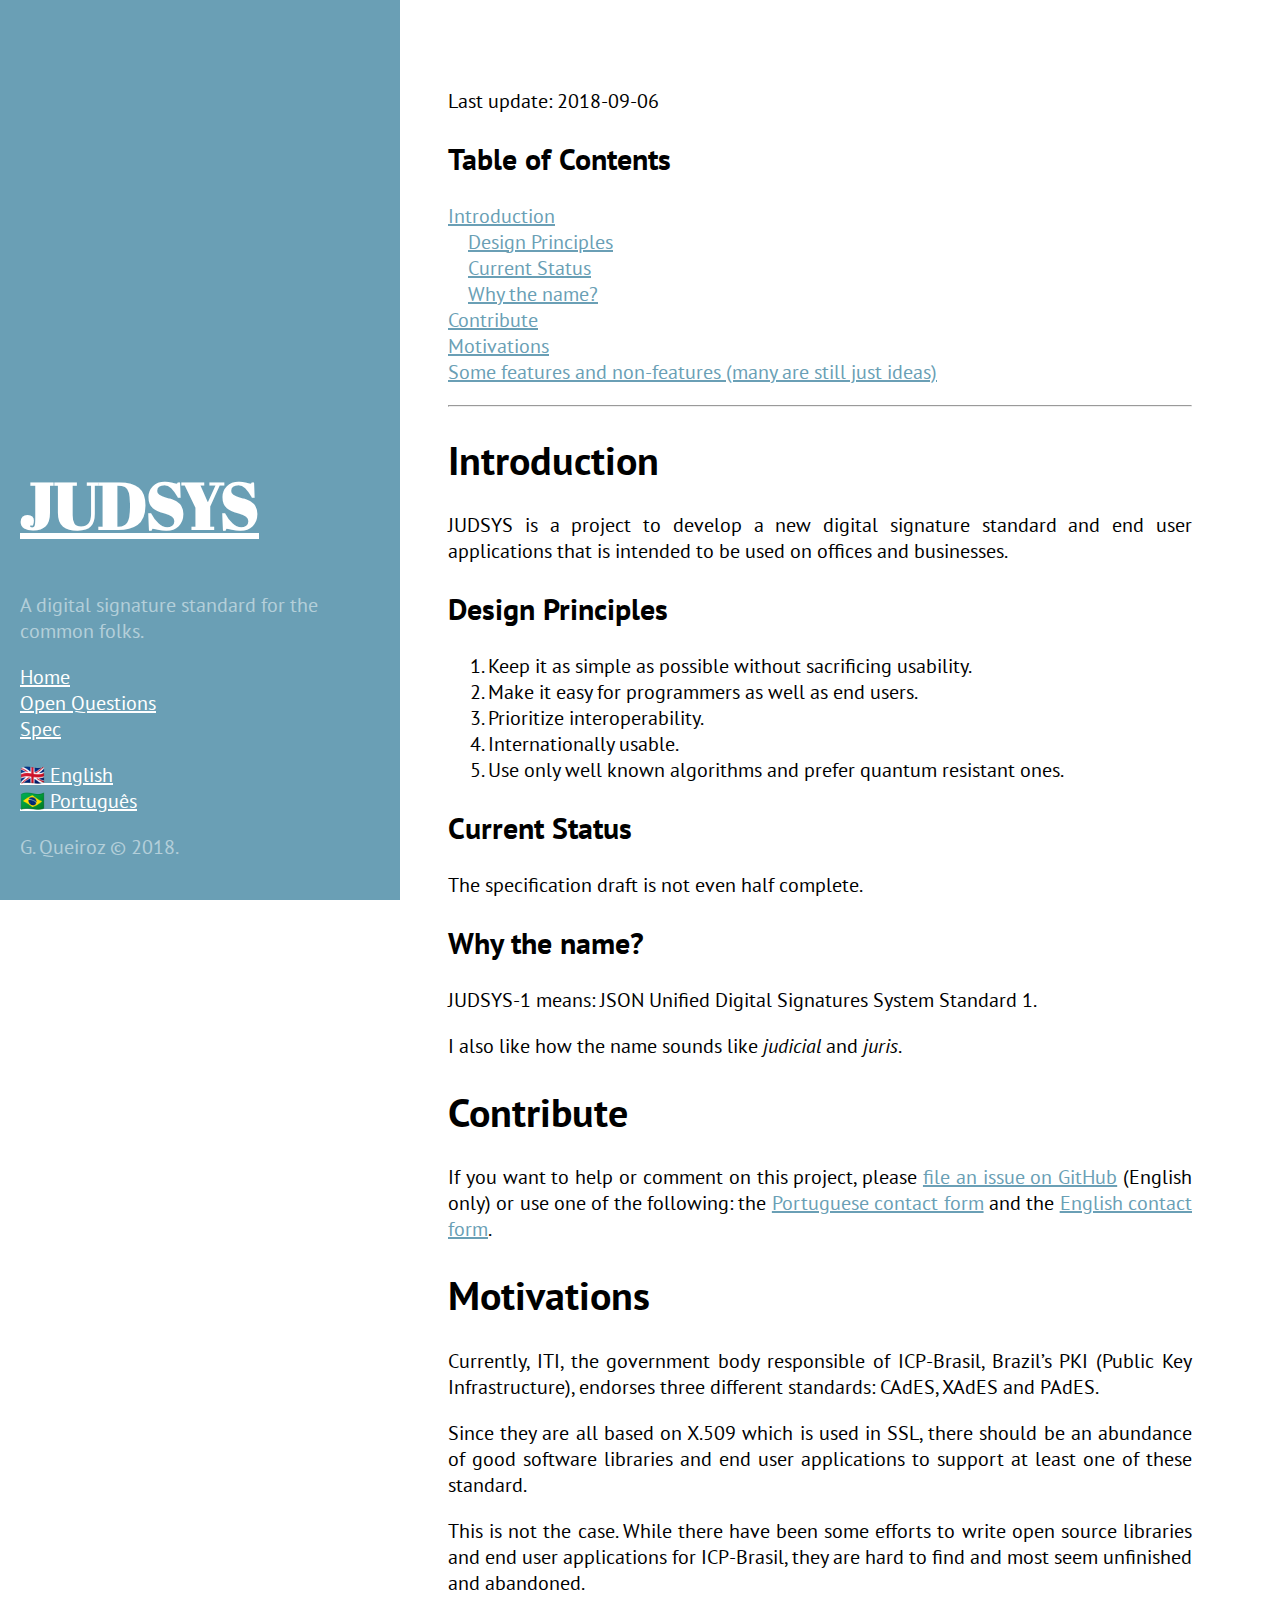
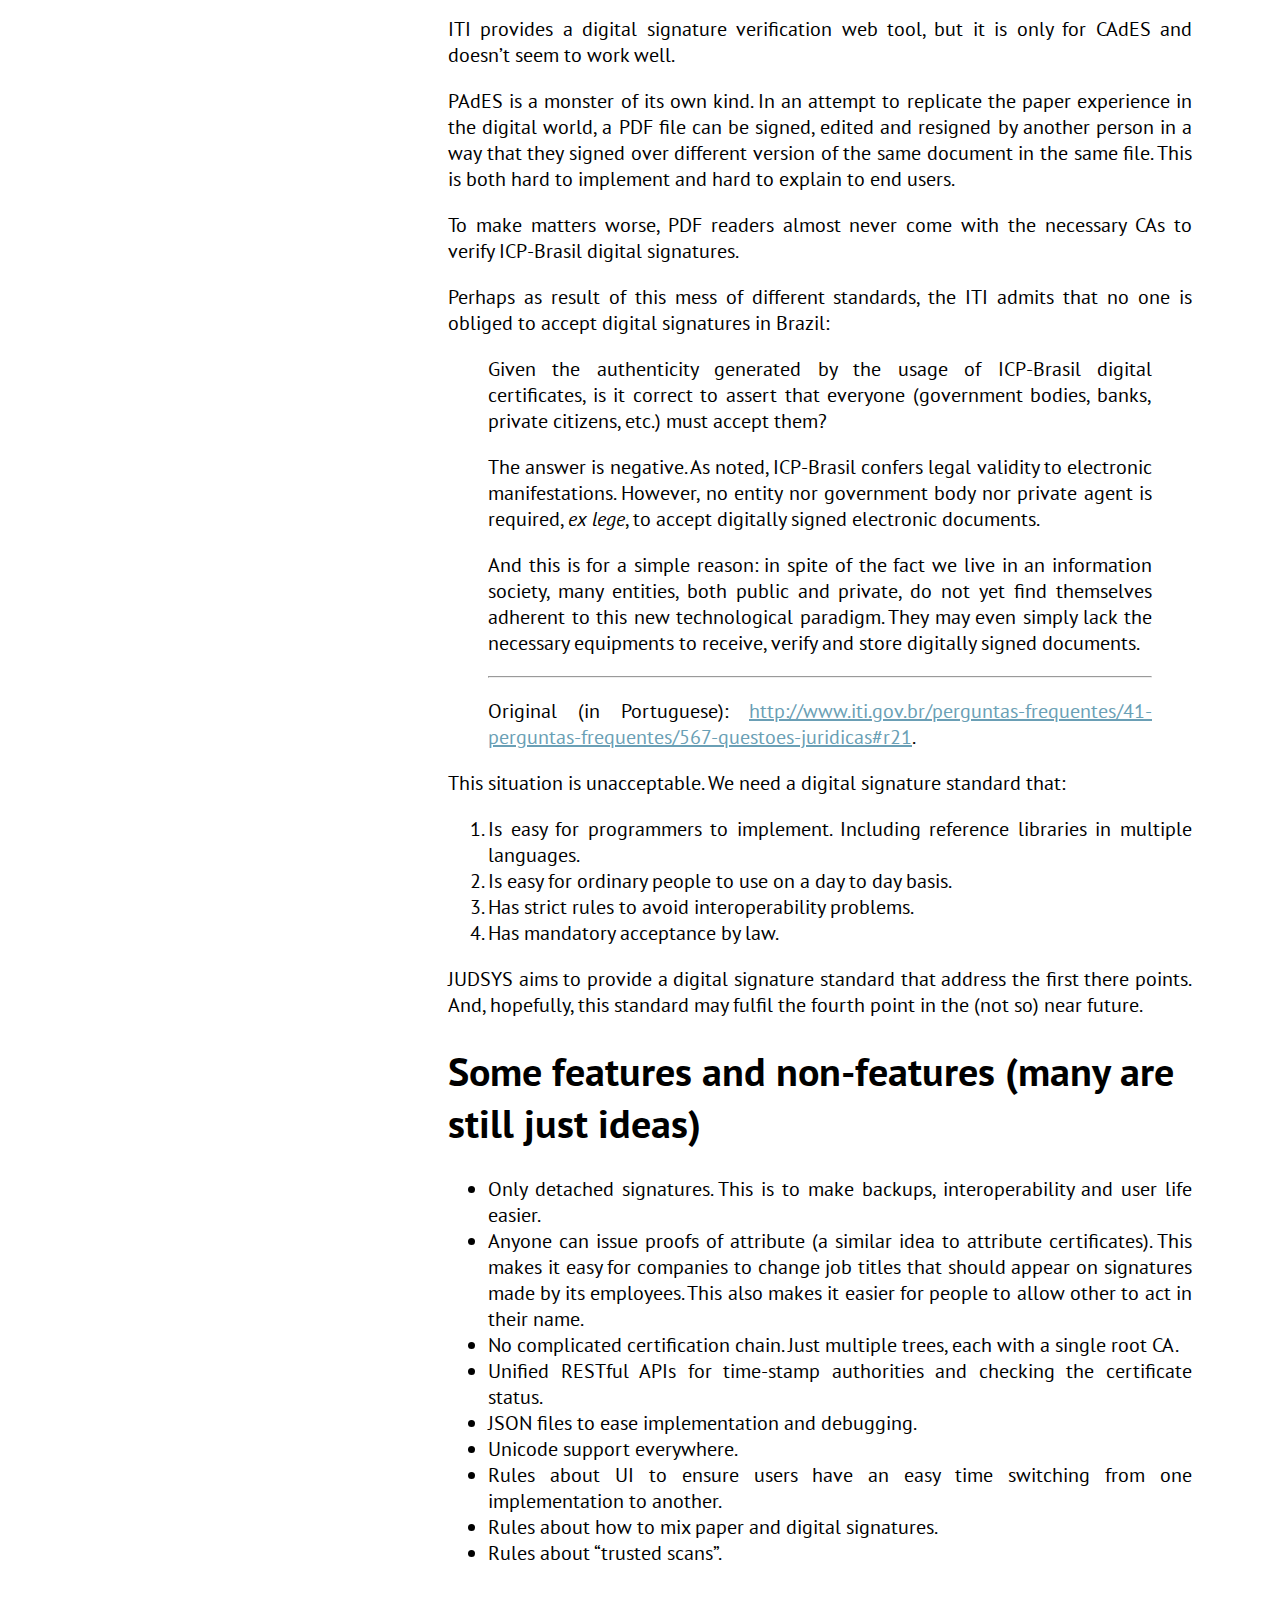
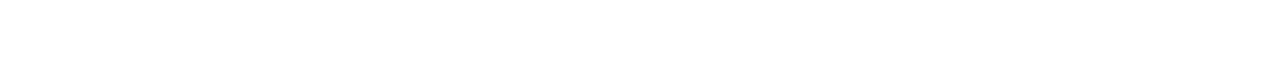
==== en/index.html @ 4a21f5ee "Added open questions page." ====
<!DOCTYPE html>
<html xmlns="http://www.w3.org/1999/xhtml" xml:lang="en" lang="en">
<head>
  <link href="//gmpg.org/xfn/11" rel="profile">
  <meta http-equiv="content-type" content="text/html; charset=utf-8">
  <meta name="generator" content="Hugo 0.47.1" />

  
  <meta name="viewport" content="width=device-width, initial-scale=1.0, maximum-scale=1">

  <title>JUDSYS</title>

  
  <link type="text/css" rel="stylesheet" href="https://judsys.github.io/css/print.css" media="print">
  <link type="text/css" rel="stylesheet" href="https://judsys.github.io/css/poole.css">
  <link type="text/css" rel="stylesheet" href="https://judsys.github.io/css/syntax.css">
  <link type="text/css" rel="stylesheet" href="https://judsys.github.io/css/hyde.css">
    <link rel="stylesheet" href="https://fonts.googleapis.com/css?family=Abril+Fatface|PT+Sans:400,400i,700">


  
  <link rel="apple-touch-icon-precomposed" sizes="144x144" href="/apple-touch-icon-144-precomposed.png">
  <link rel="shortcut icon" href="/favicon.png">

  
  <link href="https://judsys.github.io/en/index.xml" rel="alternate" type="application/rss+xml" title="JUDSYS" />

  
</head>

  <body class="theme-base-0d ">
  <div class="sidebar">
  <div class="container sidebar-sticky">
    <div class="sidebar-about">
      <a href="/en/"><h1>JUDSYS</h1></a>
      <p class="lead">
      A digital signature standard for the common folks.
      </p>
    </div>
    
    <ul class="sidebar-nav">
      <li><a href="/en/">Home</a> </li>
      <li><a href="/en/open_questions"> Open Questions </a></li><li><a href="/en/spec"> Spec </a></li>
    </ul>

    <ul class="sidebar-nav">
  
  <li><a href="https://judsys.github.io/en/">🇬🇧 English</a></li>
  
  <li><a href="https://judsys.github.io/pt/">🇧🇷 Português</a></li>
  
</ul>


    <p>G. Queiroz &copy; 2018.</p>
  </div>
</div>

    <div class="content container">
    <div class="post">
  <span class="post-date">Last update: 2018-09-06</span>
  
<aside>
    <header>
    <h2>Table of Contents</h2>
    </header>
    <nav id="TableOfContents">
<ul>
<li><a href="#introduction">Introduction</a>
<ul>
<li><a href="#design-principles">Design Principles</a></li>
<li><a href="#current-status">Current Status</a></li>
<li><a href="#why-the-name">Why the name?</a></li>
</ul></li>
<li><a href="#contribute">Contribute</a></li>
<li><a href="#motivations">Motivations</a></li>
<li><a href="#some-features-and-non-features-many-are-still-just-ideas">Some features and non-features (many are still just ideas)</a></li>
</ul>
</nav>
    <hr/>
</aside>

  

<h1 id="introduction">Introduction</h1>

<p>JUDSYS is a project to develop a new digital signature standard and end user applications that is intended to be used on offices and businesses.</p>

<h2 id="design-principles">Design Principles</h2>

<ol>
<li>Keep it as simple as possible without sacrificing usability.</li>
<li>Make it easy for programmers as well as end users.</li>
<li>Prioritize interoperability.</li>
<li>Internationally usable.</li>
<li>Use only well known algorithms and prefer quantum resistant ones.</li>
</ol>

<h2 id="current-status">Current Status</h2>

<p>The specification draft is not even half complete.</p>

<h2 id="why-the-name">Why the name?</h2>

<p>JUDSYS-1 means: JSON Unified Digital Signatures System Standard 1.</p>

<p>I also like how the name sounds like <em>judicial</em> and <em>juris</em>.</p>

<h1 id="contribute">Contribute</h1>

<p>If you want to help or comment on this project, please <a href="https://github.com/JUDSYS/v1Spec/issues">file an issue on GitHub</a> (English only) or use one of the following: the <a href="https://goo.gl/forms/0ZvcYGGLDq9EA22C3">Portuguese contact form</a> and the <a href="https://goo.gl/forms/uijCieF4cWvsPTHX2">English contact form</a>.</p>

<h1 id="motivations">Motivations</h1>

<p>Currently, ITI, the government body responsible of ICP-Brasil, Brazil&rsquo;s PKI (Public Key Infrastructure), endorses three different standards: CAdES, XAdES and PAdES.</p>

<p>Since they are all based on X.509 which is used in SSL, there should be an abundance of good software libraries and end user applications to support at least one of these standard.</p>

<p>This is not the case. While there have been some efforts to write open source libraries and end user applications for ICP-Brasil, they are hard to find and most seem unfinished and abandoned.</p>

<p>ITI provides a digital signature verification web tool, but it is only for CAdES and doesn&rsquo;t seem to work well.</p>

<p>PAdES is a monster of its own kind. In an attempt to replicate the paper experience in the digital world, a PDF file can be signed, edited and resigned by another person in a way that they signed over different version of the same document in the same file. This is both hard to implement and hard to explain to end users.</p>

<p>To make matters worse, PDF readers almost never come with the necessary CAs to verify ICP-Brasil digital signatures.</p>

<p>Perhaps as result of this mess of different standards, the ITI admits that no one is obliged to accept digital signatures in Brazil:</p>

<blockquote>
<p>Given the authenticity generated by the usage of ICP-Brasil digital certificates, is it correct to assert that everyone (government bodies, banks, private citizens, etc.) must accept them?</p>

<p>The answer is negative. As noted, ICP-Brasil confers legal validity to electronic manifestations. However, no entity nor government body nor private agent is required, <em>ex lege</em>, to accept digitally signed electronic documents.</p>

<p>And this is for a simple reason: in spite of the fact we live in an information society, many entities, both public and private, do not yet find themselves adherent to this new technological paradigm. They may even simply lack the necessary equipments to receive, verify and store digitally signed documents.</p>

<hr />

<p>Original (in Portuguese): <a href="http://www.iti.gov.br/perguntas-frequentes/41-perguntas-frequentes/567-questoes-juridicas#r21">http://www.iti.gov.br/perguntas-frequentes/41-perguntas-frequentes/567-questoes-juridicas#r21</a>.</p>
</blockquote>

<p>This situation is unacceptable. We need a digital signature standard that:</p>

<ol>
<li>Is easy for programmers to implement. Including reference libraries in multiple languages.</li>
<li>Is easy for ordinary people to use on a day to day basis.</li>
<li>Has strict rules to avoid interoperability problems.</li>
<li>Has mandatory acceptance by law.</li>
</ol>

<p>JUDSYS aims to provide a digital signature standard that address the first there points. And, hopefully, this standard may fulfil the fourth point in the (not so) near future.</p>

<h1 id="some-features-and-non-features-many-are-still-just-ideas">Some features and non-features (many are still just ideas)</h1>

<ul>
<li>Only detached signatures. This is to make backups, interoperability and user life easier.</li>
<li>Anyone can issue proofs of attribute (a similar idea to attribute certificates). This makes it easy for companies to change job titles that should appear on signatures made by its employees. This also makes it easier for people to allow other to act in their name.</li>
<li>No complicated certification chain. Just multiple trees, each with a single root CA.</li>
<li>Unified RESTful APIs for time-stamp authorities and checking the certificate status.</li>
<li>JSON files to ease implementation and debugging.</li>
<li>Unicode support everywhere.</li>
<li>Rules about UI to ensure users have an easy time switching from one implementation to another.</li>
<li>Rules about how to mix paper and digital signatures.</li>
<li>Rules about &ldquo;trusted scans&rdquo;.</li>
</ul>

</div>


    </div>

    
  </body>
</html>
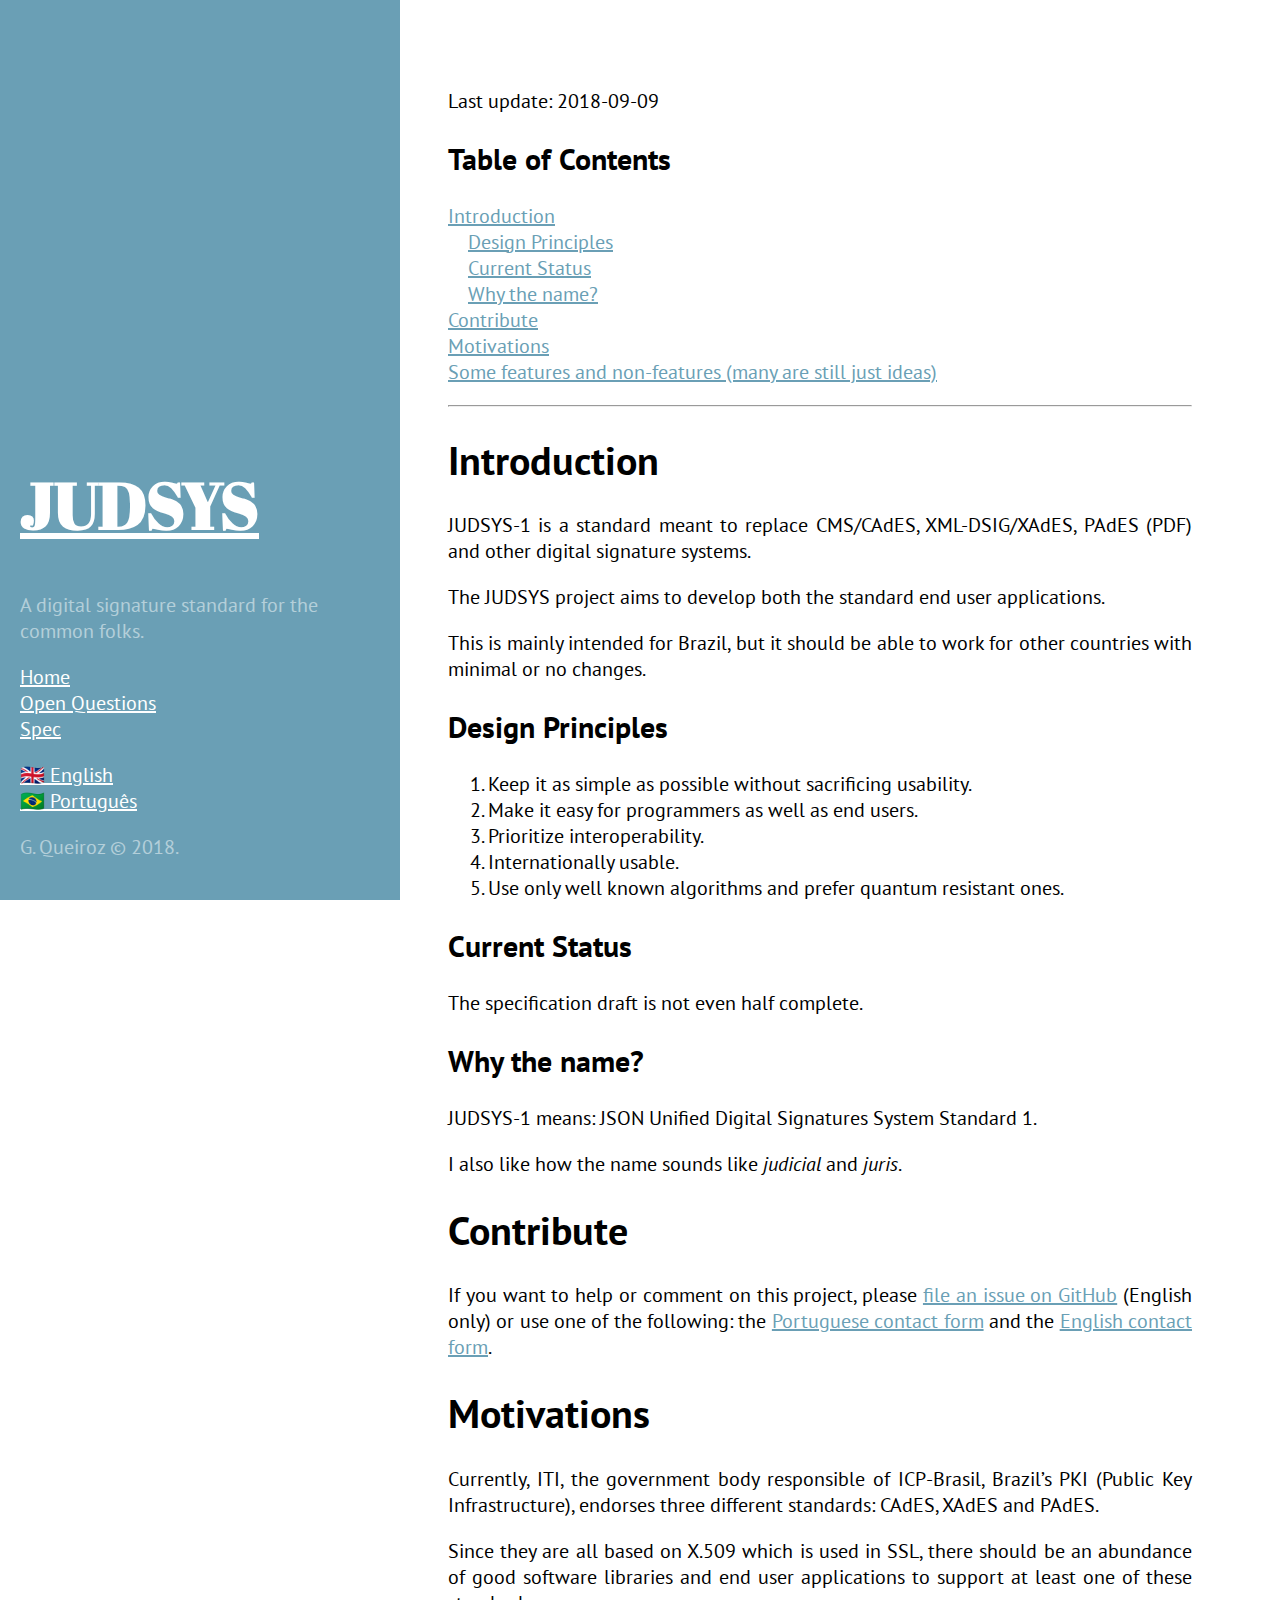
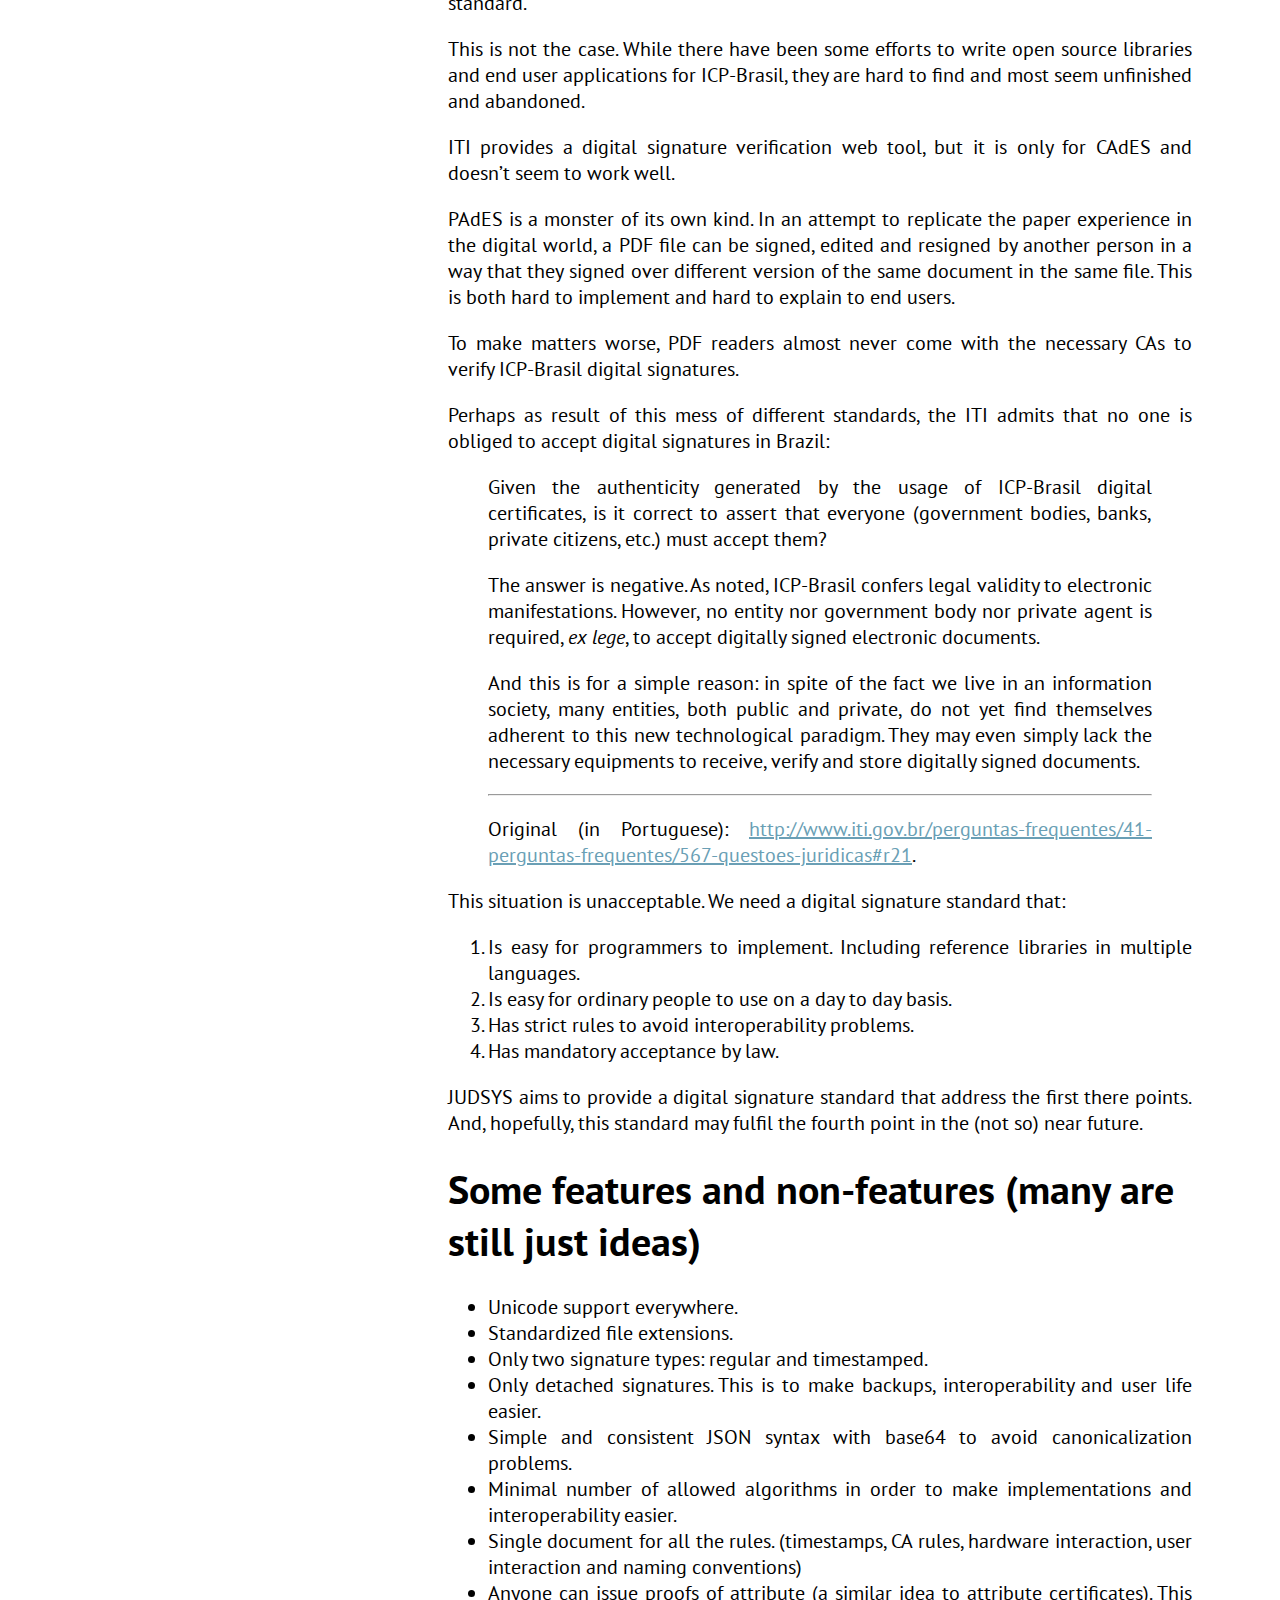
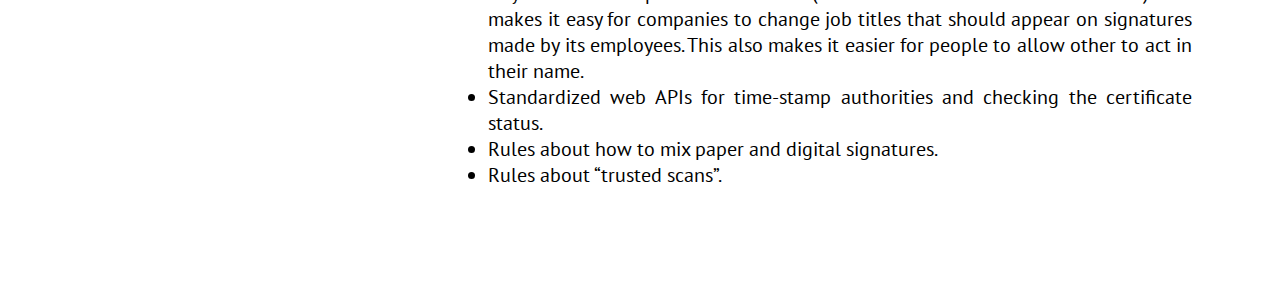
==== commit 8abb4357: "Updated home page and translated "Open Questions" into Portuguese." ====
--- a/en/index.html
+++ b/en/index.html
@@ -58,7 +58,7 @@
 
     <div class="content container">
     <div class="post">
-  <span class="post-date">Last update: 2018-09-06</span>
+  <span class="post-date">Last update: 2018-09-09</span>
   
 <aside>
     <header>
@@ -84,7 +84,11 @@
 
 <h1 id="introduction">Introduction</h1>
 
-<p>JUDSYS is a project to develop a new digital signature standard and end user applications that is intended to be used on offices and businesses.</p>
+<p>JUDSYS-1 is a standard meant to replace CMS/CAdES, XML-DSIG/XAdES, PAdES (PDF) and other digital signature systems.</p>
+
+<p>The JUDSYS project aims to develop both the standard end user applications.</p>
+
+<p>This is mainly intended for Brazil, but it should be able to work for other countries with minimal or no changes.</p>
 
 <h2 id="design-principles">Design Principles</h2>
 
@@ -152,13 +156,15 @@
 <h1 id="some-features-and-non-features-many-are-still-just-ideas">Some features and non-features (many are still just ideas)</h1>
 
 <ul>
+<li>Unicode support everywhere.</li>
+<li>Standardized file extensions.</li>
+<li>Only two signature types: regular and timestamped.</li>
 <li>Only detached signatures. This is to make backups, interoperability and user life easier.</li>
+<li>Simple and consistent JSON syntax with base64 to avoid canonicalization problems.</li>
+<li>Minimal number of allowed algorithms in order to make implementations and interoperability easier.</li>
+<li>Single document for all the rules. (timestamps, CA rules, hardware interaction, user interaction and naming conventions)</li>
 <li>Anyone can issue proofs of attribute (a similar idea to attribute certificates). This makes it easy for companies to change job titles that should appear on signatures made by its employees. This also makes it easier for people to allow other to act in their name.</li>
-<li>No complicated certification chain. Just multiple trees, each with a single root CA.</li>
-<li>Unified RESTful APIs for time-stamp authorities and checking the certificate status.</li>
-<li>JSON files to ease implementation and debugging.</li>
-<li>Unicode support everywhere.</li>
-<li>Rules about UI to ensure users have an easy time switching from one implementation to another.</li>
+<li>Standardized web APIs for time-stamp authorities and checking the certificate status.</li>
 <li>Rules about how to mix paper and digital signatures.</li>
 <li>Rules about &ldquo;trusted scans&rdquo;.</li>
 </ul>
